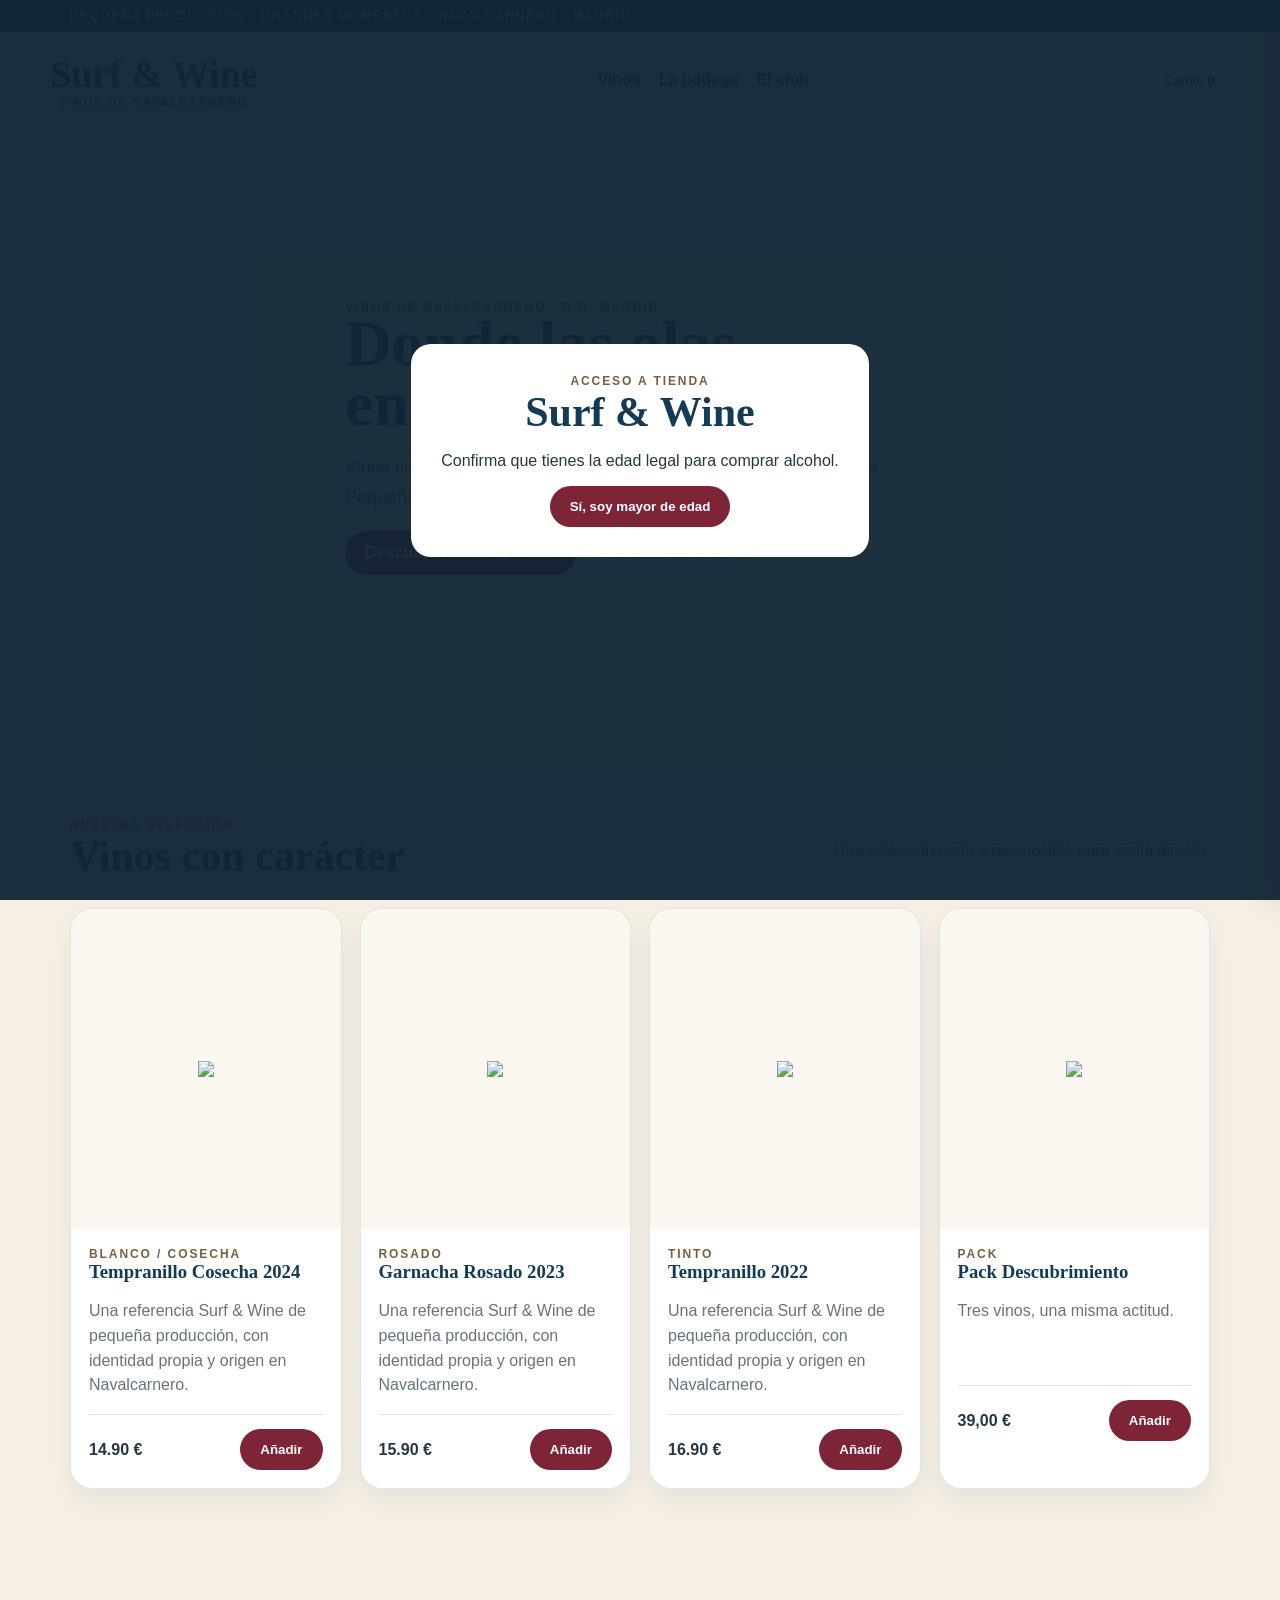
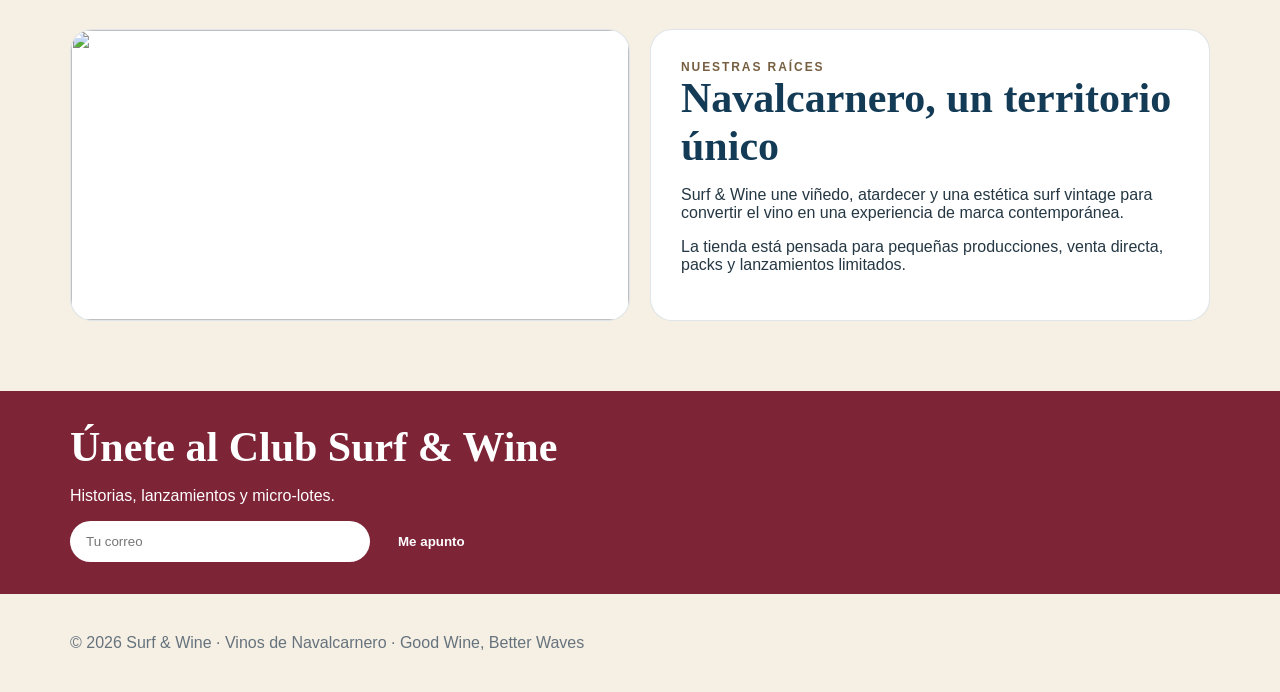
==== index.html @ 86c69a1e "Add Surf & Wine homepage" ====
<!doctype html><html lang="es"><head><meta charset="utf-8"><meta name="viewport" content="width=device-width,initial-scale=1"><title>Surf & Wine</title><link rel="stylesheet" href="styles.css"></head><body><div class="age" id="age"><div class="agebox"><div class="eyebrow">Acceso a tienda</div><h2>Surf & Wine</h2><p>Confirma que tienes la edad legal para comprar alcohol.</p><button class="btn" onclick="enter()">Sí, soy mayor de edad</button></div></div><div class="top"><div class="wrap">Pequeña producción · Grandes momentos · Navalcarnero · Madrid</div></div><header><div class="wrap nav"><a class="logo" href="index.html">Surf & Wine<small>Vinos de Navalcarnero</small></a><nav class="links"><a href="index.html#vinos">Vinos</a><a href="index.html#bodega">La bodega</a><a href="index.html#club">El club</a></nav><button class="cart" onclick="openCart()">Carrito <b id="cartCount">0</b></button></div></header><main><section class="hero"><div class="wrap"><div class="copy"><div class="eyebrow">Vinos de Navalcarnero · D.O. Madrid</div><h1>Donde las olas<br>encuentran la viña</h1><p class="lead">Vinos con alma mediterránea, nacidos entre viñedos y atardeceres. Pequeña producción, grandes momentos.</p><a class="btn" href="#vinos">Descubre nuestros vinos</a> <a class="btn alt" href="#bodega">Nuestra historia</a></div></div></section><section id="vinos"><div class="wrap"><div class="head"><div><div class="eyebrow">Nuestra selección</div><h2>Vinos con carácter</h2></div><p>Una colección corta y reconocible para venta directa.</p></div><div class="grid"><article class="card"><a class="media" href="product-tempranillo-cosecha-2024.html"><img src="assets/cosecha.jpg"></a><div class="body"><div class="eyebrow">Blanco / cosecha</div><h3>Tempranillo Cosecha 2024</h3><p>Una referencia Surf & Wine de pequeña producción, con identidad propia y origen en Navalcarnero.</p><div class="price"><span>14.90 €</span><button class="btn" onclick="add('Tempranillo Cosecha 2024',14.9)">Añadir</button></div></div></article><article class="card"><a class="media" href="product-garnacha-rosado-2023.html"><img src="assets/rosado.jpg"></a><div class="body"><div class="eyebrow">Rosado</div><h3>Garnacha Rosado 2023</h3><p>Una referencia Surf & Wine de pequeña producción, con identidad propia y origen en Navalcarnero.</p><div class="price"><span>15.90 €</span><button class="btn" onclick="add('Garnacha Rosado 2023',15.9)">Añadir</button></div></div></article><article class="card"><a class="media" href="product-tempranillo-2022.html"><img src="assets/tinto.jpg"></a><div class="body"><div class="eyebrow">Tinto</div><h3>Tempranillo 2022</h3><p>Una referencia Surf & Wine de pequeña producción, con identidad propia y origen en Navalcarnero.</p><div class="price"><span>16.90 €</span><button class="btn" onclick="add('Tempranillo 2022',16.9)">Añadir</button></div></div></article><article class="card"><div class="media"><img src="assets/pack.jpg"></div><div class="body"><div class="eyebrow">Pack</div><h3>Pack Descubrimiento</h3><p>Tres vinos, una misma actitud.</p><div class="price"><span>39,00 €</span><button class="btn" onclick="add('Pack Descubrimiento',39)">Añadir</button></div></div></article></div></div></section><section id="bodega"><div class="wrap split"><div class="panel"><img src="assets/poster.jpg"></div><div class="panel"><div class="text"><div class="eyebrow">Nuestras raíces</div><h2>Navalcarnero, un territorio único</h2><p>Surf & Wine une viñedo, atardecer y una estética surf vintage para convertir el vino en una experiencia de marca contemporánea.</p><p>La tienda está pensada para pequeñas producciones, venta directa, packs y lanzamientos limitados.</p></div></div></div></section></main><div class="band" id="club"><div class="wrap"><h2>Únete al Club Surf & Wine</h2><p>Historias, lanzamientos y micro-lotes.</p><form class="newsletter" onsubmit="event.preventDefault();alert('Gracias por apuntarte')"><input type="email" placeholder="Tu correo" required><button class="btn">Me apunto</button></form></div></div><footer><div class="wrap">© 2026 Surf & Wine · Vinos de Navalcarnero · Good Wine, Better Waves</div></footer><aside class="drawer" id="drawer"><button class="close" onclick="closeCart()">×</button><h2>Tu carrito</h2><div id="cartItems"></div><h3>Total: <span id="cartTotal">0,00 €</span></h3><button class="btn" onclick="alert('Checkout demo')">Finalizar compra</button></aside><script src="app.js"></script></body></html>
---- styles.css ----
:root{--cream:#f5efe4;--blue:#143b56;--wine:#7d2437;--gold:#b99052;--line:#143b5622;--muted:#66737d}*{box-sizing:border-box}body{margin:0;font-family:Arial,sans-serif;background:var(--cream);color:#243743}a{text-decoration:none;color:inherit}.wrap{max-width:1180px;margin:auto;padding:0 20px}.top{background:var(--blue);color:#fff;padding:9px 0;font-size:12px;letter-spacing:.15em;text-transform:uppercase}.nav{display:flex;justify-content:space-between;align-items:center;padding:20px 0;gap:18px;flex-wrap:wrap}.logo{font:700 38px Georgia;color:var(--blue)}.logo small{display:block;font:700 11px Arial;letter-spacing:.18em;text-transform:uppercase;text-align:center}.links{display:flex;gap:18px;font-weight:700}.cart{border:1px solid var(--line);border-radius:999px;padding:10px 14px;background:#fff}.hero{background:linear-gradient(90deg,#f5efe4ee 0 42%,#f5efe433 70%),url('assets/hero.jpg') center/cover;min-height:620px;display:flex;align-items:center}.hero .copy{max-width:590px}.eyebrow{text-transform:uppercase;letter-spacing:.16em;font-weight:800;font-size:12px;color:#765f40}h1,h2,h3{font-family:Georgia,serif;color:var(--blue);margin:0}h1{font-size:64px;line-height:.95}h2{font-size:42px}.lead{font-size:18px;line-height:1.65;color:#4f5f69}.btn{display:inline-block;border:0;border-radius:999px;padding:13px 20px;background:var(--wine);color:#fff;font-weight:800;cursor:pointer}.btn.alt{background:#fff;color:var(--blue);border:1px solid var(--line)}section{padding:70px 0}.head{display:flex;justify-content:space-between;align-items:end;gap:20px;margin-bottom:28px}.head p{max-width:480px;color:var(--muted);line-height:1.6}.grid{display:grid;grid-template-columns:repeat(4,1fr);gap:18px}.card{background:#fff;border:1px solid var(--line);border-radius:22px;overflow:hidden;box-shadow:0 12px 26px #143b5610}.media{height:320px;display:grid;place-items:center;background:#faf7f0;padding:18px}.media img{max-width:100%;max-height:100%;object-fit:contain}.body{padding:18px}.body p{color:var(--muted);line-height:1.55;min-height:70px}.price{display:flex;justify-content:space-between;align-items:center;border-top:1px solid var(--line);padding-top:14px;font-weight:800}.split{display:grid;grid-template-columns:1fr 1fr;gap:20px}.panel{background:#fff;border:1px solid var(--line);border-radius:22px;overflow:hidden}.panel img{width:100%;height:100%;object-fit:cover}.panel .text{padding:30px}.band{background:var(--wine);color:#fff;padding:32px 0}.band h2{color:#fff}.newsletter{display:flex;gap:8px}.newsletter input{padding:12px 16px;border-radius:999px;border:0;min-width:300px}footer{padding:40px 0;color:#66737d}.products3{display:grid;grid-template-columns:repeat(3,1fr);gap:18px}.product{display:grid;grid-template-columns:1fr 1fr;gap:24px;padding:40px 0}.product .image,.product .info{background:#fff;border:1px solid var(--line);border-radius:22px;padding:24px}.product .image{display:grid;place-items:center}.product .image img{max-height:620px}.facts{display:grid;grid-template-columns:repeat(4,1fr);gap:8px;margin:20px 0}.fact{background:#faf7f0;border:1px solid var(--line);border-radius:12px;padding:12px}.fact small{display:block;color:#765f40;text-transform:uppercase;font-weight:800}.drawer{position:fixed;right:-430px;top:0;bottom:0;width:min(430px,100%);background:#fff;z-index:10;padding:22px;transition:.25s;box-shadow:-10px 0 30px #0002}.drawer.show{right:0}.close{float:right;border:0;background:none;font-size:28px}.item{display:flex;justify-content:space-between;border-bottom:1px solid var(--line);padding:12px 0}.age{position:fixed;inset:0;background:#102434f2;display:grid;place-items:center;z-index:20}.agebox{background:#fff;border-radius:20px;padding:30px;max-width:480px;text-align:center}@media(max-width:900px){h1{font-size:48px}.grid{grid-template-columns:1fr 1fr}.split,.product{grid-template-columns:1fr}.facts{grid-template-columns:1fr 1fr}}@media(max-width:600px){.grid,.products3{grid-template-columns:1fr}.links{display:none}.newsletter{display:block}.newsletter input{min-width:0;width:100%;margin-bottom:8px}}
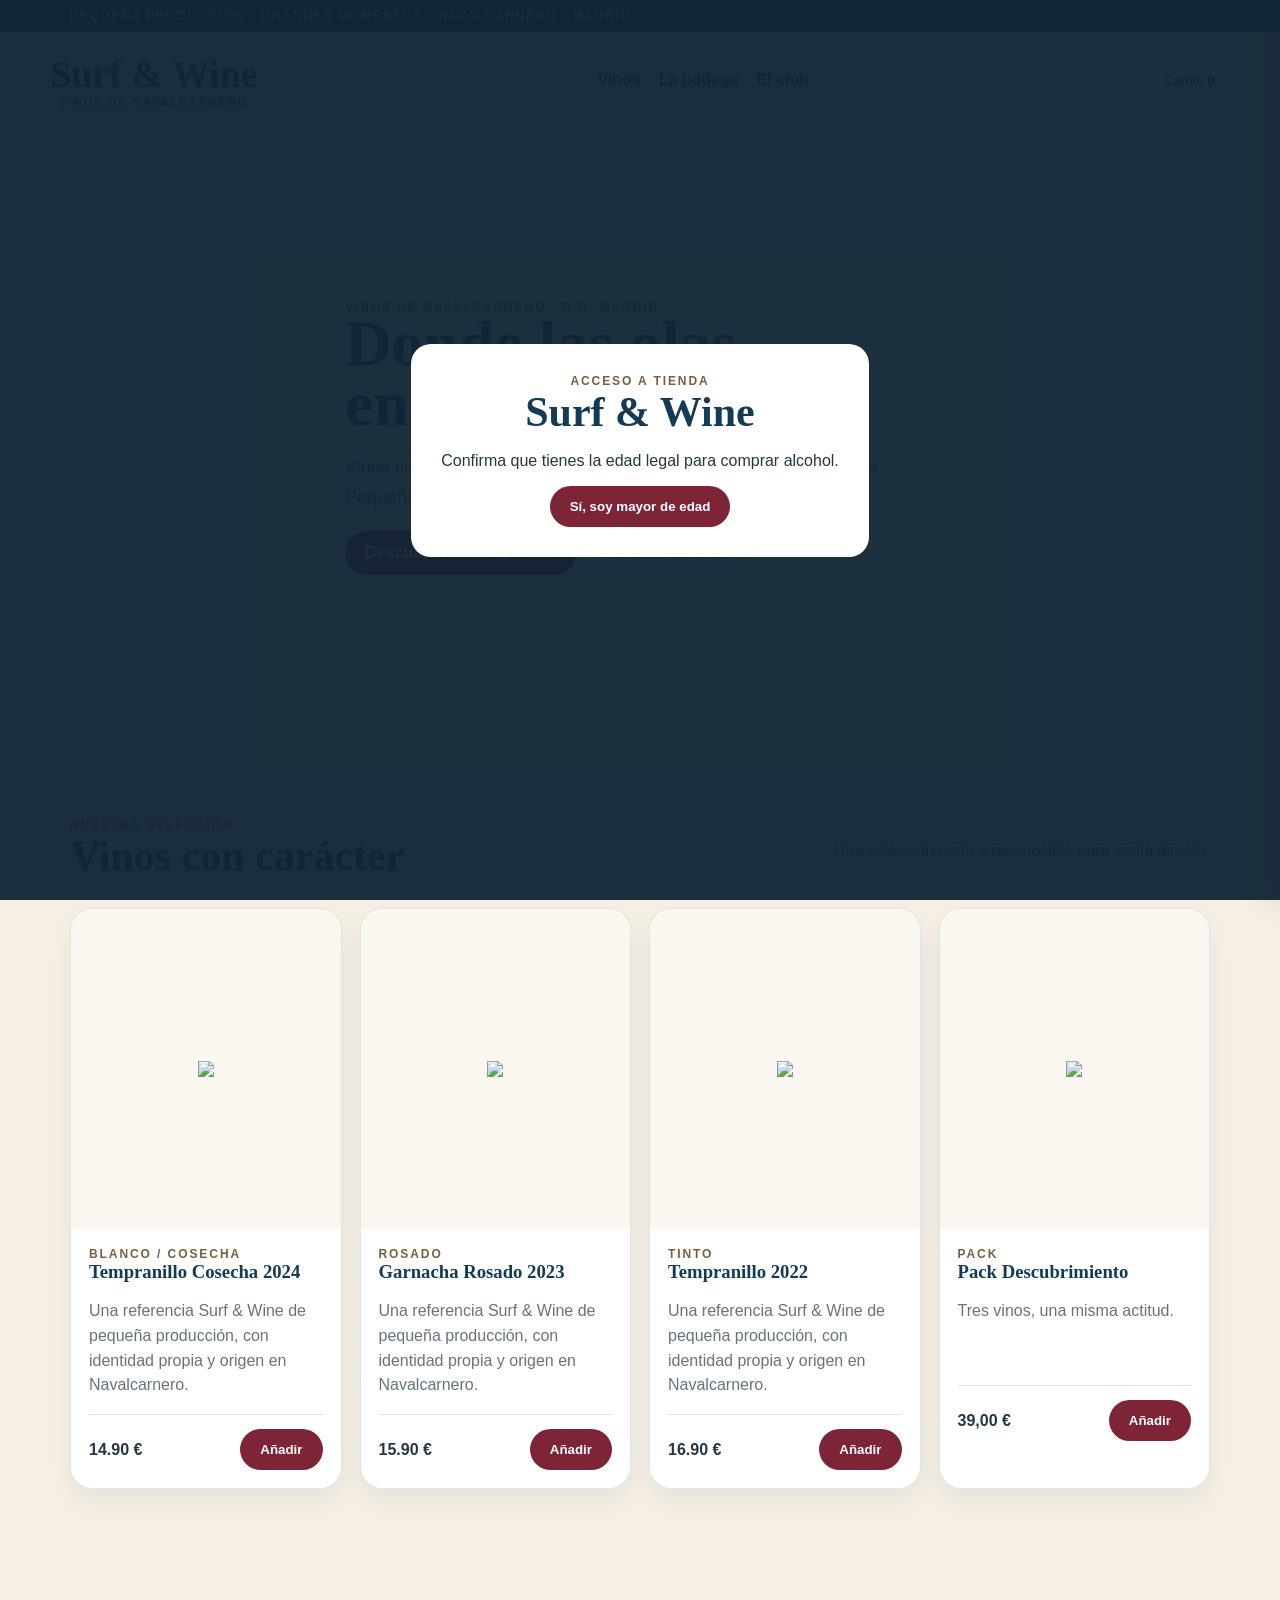
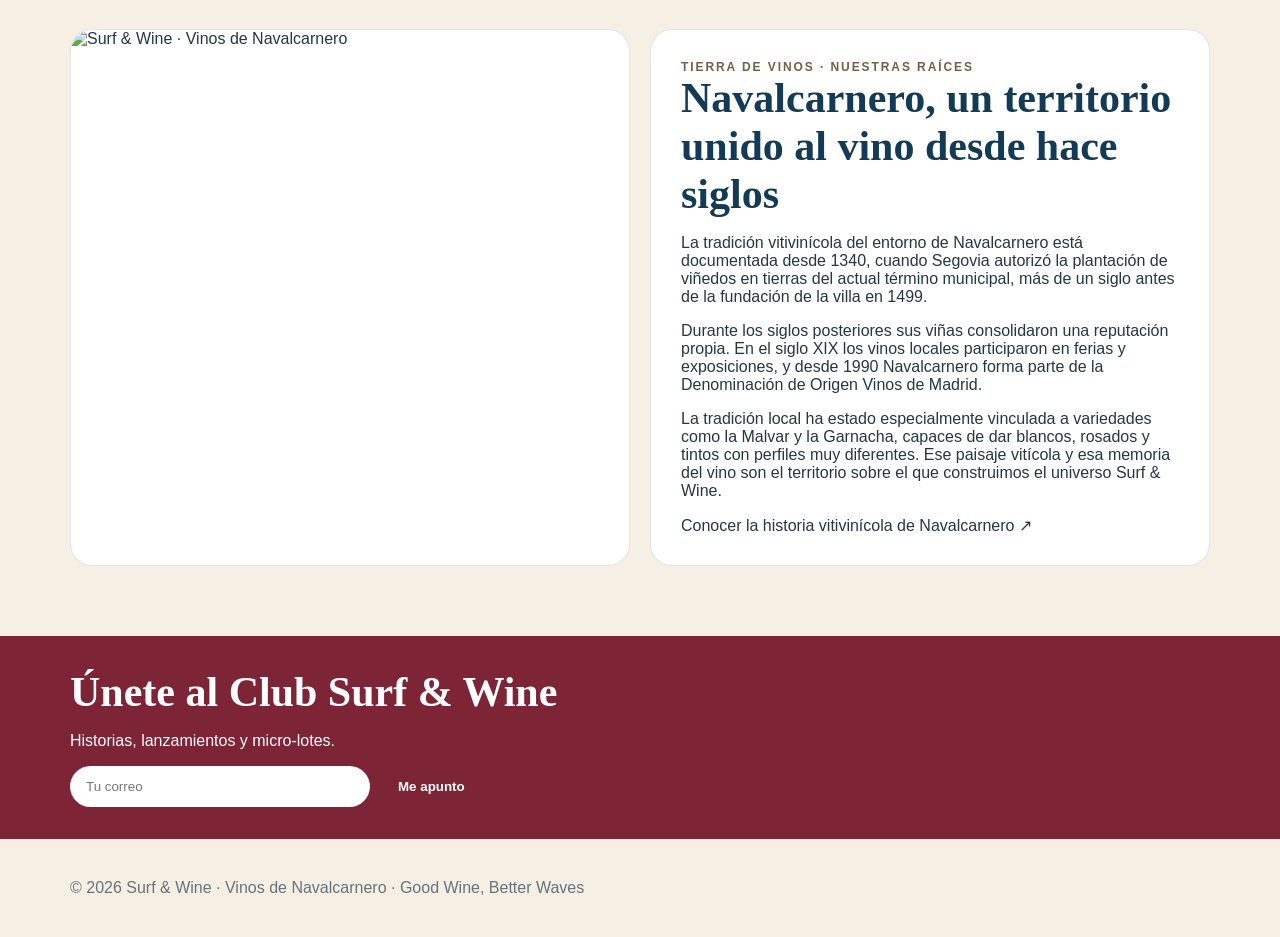
==== commit 6871804d: "Add Navalcarnero wine history and tourism source" ====
--- a/index.html
+++ b/index.html
@@ -1 +1 @@
-<!doctype html><html lang="es"><head><meta charset="utf-8"><meta name="viewport" content="width=device-width,initial-scale=1"><title>Surf & Wine</title><link rel="stylesheet" href="styles.css"></head><body><div class="age" id="age"><div class="agebox"><div class="eyebrow">Acceso a tienda</div><h2>Surf & Wine</h2><p>Confirma que tienes la edad legal para comprar alcohol.</p><button class="btn" onclick="enter()">Sí, soy mayor de edad</button></div></div><div class="top"><div class="wrap">Pequeña producción · Grandes momentos · Navalcarnero · Madrid</div></div><header><div class="wrap nav"><a class="logo" href="index.html">Surf & Wine<small>Vinos de Navalcarnero</small></a><nav class="links"><a href="index.html#vinos">Vinos</a><a href="index.html#bodega">La bodega</a><a href="index.html#club">El club</a></nav><button class="cart" onclick="openCart()">Carrito <b id="cartCount">0</b></button></div></header><main><section class="hero"><div class="wrap"><div class="copy"><div class="eyebrow">Vinos de Navalcarnero · D.O. Madrid</div><h1>Donde las olas<br>encuentran la viña</h1><p class="lead">Vinos con alma mediterránea, nacidos entre viñedos y atardeceres. Pequeña producción, grandes momentos.</p><a class="btn" href="#vinos">Descubre nuestros vinos</a> <a class="btn alt" href="#bodega">Nuestra historia</a></div></div></section><section id="vinos"><div class="wrap"><div class="head"><div><div class="eyebrow">Nuestra selección</div><h2>Vinos con carácter</h2></div><p>Una colección corta y reconocible para venta directa.</p></div><div class="grid"><article class="card"><a class="media" href="product-tempranillo-cosecha-2024.html"><img src="assets/cosecha.jpg"></a><div class="body"><div class="eyebrow">Blanco / cosecha</div><h3>Tempranillo Cosecha 2024</h3><p>Una referencia Surf & Wine de pequeña producción, con identidad propia y origen en Navalcarnero.</p><div class="price"><span>14.90 €</span><button class="btn" onclick="add('Tempranillo Cosecha 2024',14.9)">Añadir</button></div></div></article><article class="card"><a class="media" href="product-garnacha-rosado-2023.html"><img src="assets/rosado.jpg"></a><div class="body"><div class="eyebrow">Rosado</div><h3>Garnacha Rosado 2023</h3><p>Una referencia Surf & Wine de pequeña producción, con identidad propia y origen en Navalcarnero.</p><div class="price"><span>15.90 €</span><button class="btn" onclick="add('Garnacha Rosado 2023',15.9)">Añadir</button></div></div></article><article class="card"><a class="media" href="product-tempranillo-2022.html"><img src="assets/tinto.jpg"></a><div class="body"><div class="eyebrow">Tinto</div><h3>Tempranillo 2022</h3><p>Una referencia Surf & Wine de pequeña producción, con identidad propia y origen en Navalcarnero.</p><div class="price"><span>16.90 €</span><button class="btn" onclick="add('Tempranillo 2022',16.9)">Añadir</button></div></div></article><article class="card"><div class="media"><img src="assets/pack.jpg"></div><div class="body"><div class="eyebrow">Pack</div><h3>Pack Descubrimiento</h3><p>Tres vinos, una misma actitud.</p><div class="price"><span>39,00 €</span><button class="btn" onclick="add('Pack Descubrimiento',39)">Añadir</button></div></div></article></div></div></section><section id="bodega"><div class="wrap split"><div class="panel"><img src="assets/poster.jpg"></div><div class="panel"><div class="text"><div class="eyebrow">Nuestras raíces</div><h2>Navalcarnero, un territorio único</h2><p>Surf & Wine une viñedo, atardecer y una estética surf vintage para convertir el vino en una experiencia de marca contemporánea.</p><p>La tienda está pensada para pequeñas producciones, venta directa, packs y lanzamientos limitados.</p></div></div></div></section></main><div class="band" id="club"><div class="wrap"><h2>Únete al Club Surf & Wine</h2><p>Historias, lanzamientos y micro-lotes.</p><form class="newsletter" onsubmit="event.preventDefault();alert('Gracias por apuntarte')"><input type="email" placeholder="Tu correo" required><button class="btn">Me apunto</button></form></div></div><footer><div class="wrap">© 2026 Surf & Wine · Vinos de Navalcarnero · Good Wine, Better Waves</div></footer><aside class="drawer" id="drawer"><button class="close" onclick="closeCart()">×</button><h2>Tu carrito</h2><div id="cartItems"></div><h3>Total: <span id="cartTotal">0,00 €</span></h3><button class="btn" onclick="alert('Checkout demo')">Finalizar compra</button></aside><script src="app.js"></script></body></html>+<!doctype html><html lang="es"><head><meta charset="utf-8"><meta name="viewport" content="width=device-width,initial-scale=1"><title>Surf & Wine</title><link rel="stylesheet" href="styles.css"></head><body><div class="age" id="age"><div class="agebox"><div class="eyebrow">Acceso a tienda</div><h2>Surf & Wine</h2><p>Confirma que tienes la edad legal para comprar alcohol.</p><button class="btn" onclick="enter()">Sí, soy mayor de edad</button></div></div><div class="top"><div class="wrap">Pequeña producción · Grandes momentos · Navalcarnero · Madrid</div></div><header><div class="wrap nav"><a class="logo" href="index.html">Surf & Wine<small>Vinos de Navalcarnero</small></a><nav class="links"><a href="index.html#vinos">Vinos</a><a href="index.html#bodega">La bodega</a><a href="index.html#club">El club</a></nav><button class="cart" onclick="openCart()">Carrito <b id="cartCount">0</b></button></div></header><main><section class="hero"><div class="wrap"><div class="copy"><div class="eyebrow">Vinos de Navalcarnero · D.O. Madrid</div><h1>Donde las olas<br>encuentran la viña</h1><p class="lead">Vinos con alma mediterránea, nacidos entre viñedos y atardeceres. Pequeña producción, grandes momentos.</p><a class="btn" href="#vinos">Descubre nuestros vinos</a> <a class="btn alt" href="#bodega">Nuestra historia</a></div></div></section><section id="vinos"><div class="wrap"><div class="head"><div><div class="eyebrow">Nuestra selección</div><h2>Vinos con carácter</h2></div><p>Una colección corta y reconocible para venta directa.</p></div><div class="grid"><article class="card"><a class="media" href="product-tempranillo-cosecha-2024.html"><img src="assets/cosecha.jpg"></a><div class="body"><div class="eyebrow">Blanco / cosecha</div><h3>Tempranillo Cosecha 2024</h3><p>Una referencia Surf & Wine de pequeña producción, con identidad propia y origen en Navalcarnero.</p><div class="price"><span>14.90 €</span><button class="btn" onclick="add('Tempranillo Cosecha 2024',14.9)">Añadir</button></div></div></article><article class="card"><a class="media" href="product-garnacha-rosado-2023.html"><img src="assets/rosado.jpg"></a><div class="body"><div class="eyebrow">Rosado</div><h3>Garnacha Rosado 2023</h3><p>Una referencia Surf & Wine de pequeña producción, con identidad propia y origen en Navalcarnero.</p><div class="price"><span>15.90 €</span><button class="btn" onclick="add('Garnacha Rosado 2023',15.9)">Añadir</button></div></div></article><article class="card"><a class="media" href="product-tempranillo-2022.html"><img src="assets/tinto.jpg"></a><div class="body"><div class="eyebrow">Tinto</div><h3>Tempranillo 2022</h3><p>Una referencia Surf & Wine de pequeña producción, con identidad propia y origen en Navalcarnero.</p><div class="price"><span>16.90 €</span><button class="btn" onclick="add('Tempranillo 2022',16.9)">Añadir</button></div></div></article><article class="card"><div class="media"><img src="assets/pack.jpg"></div><div class="body"><div class="eyebrow">Pack</div><h3>Pack Descubrimiento</h3><p>Tres vinos, una misma actitud.</p><div class="price"><span>39,00 €</span><button class="btn" onclick="add('Pack Descubrimiento',39)">Añadir</button></div></div></article></div></div></section><section id="bodega"><div class="wrap split"><div class="panel"><img src="assets/poster.jpg" alt="Surf & Wine · Vinos de Navalcarnero"></div><div class="panel"><div class="text"><div class="eyebrow">Tierra de vinos · Nuestras raíces</div><h2>Navalcarnero, un territorio unido al vino desde hace siglos</h2><p>La tradición vitivinícola del entorno de Navalcarnero está documentada desde 1340, cuando Segovia autorizó la plantación de viñedos en tierras del actual término municipal, más de un siglo antes de la fundación de la villa en 1499.</p><p>Durante los siglos posteriores sus viñas consolidaron una reputación propia. En el siglo XIX los vinos locales participaron en ferias y exposiciones, y desde 1990 Navalcarnero forma parte de la Denominación de Origen Vinos de Madrid.</p><p>La tradición local ha estado especialmente vinculada a variedades como la Malvar y la Garnacha, capaces de dar blancos, rosados y tintos con perfiles muy diferentes. Ese paisaje vitícola y esa memoria del vino son el territorio sobre el que construimos el universo Surf & Wine.</p><a class="source-link" href="https://navalcarnero.es/navalcarnero/turismo/gastronomia/tierra-de-vinos/" target="_blank" rel="noopener">Conocer la historia vitivinícola de Navalcarnero ↗</a></div></div></div></section></main><div class="band" id="club"><div class="wrap"><h2>Únete al Club Surf & Wine</h2><p>Historias, lanzamientos y micro-lotes.</p><form class="newsletter" onsubmit="event.preventDefault();alert('Gracias por apuntarte')"><input type="email" placeholder="Tu correo" required><button class="btn">Me apunto</button></form></div></div><footer><div class="wrap">© 2026 Surf & Wine · Vinos de Navalcarnero · Good Wine, Better Waves</div></footer><aside class="drawer" id="drawer"><button class="close" onclick="closeCart()">×</button><h2>Tu carrito</h2><div id="cartItems"></div><h3>Total: <span id="cartTotal">0,00 €</span></h3><button class="btn" onclick="alert('Checkout demo')">Finalizar compra</button></aside><script src="app.js"></script></body></html>
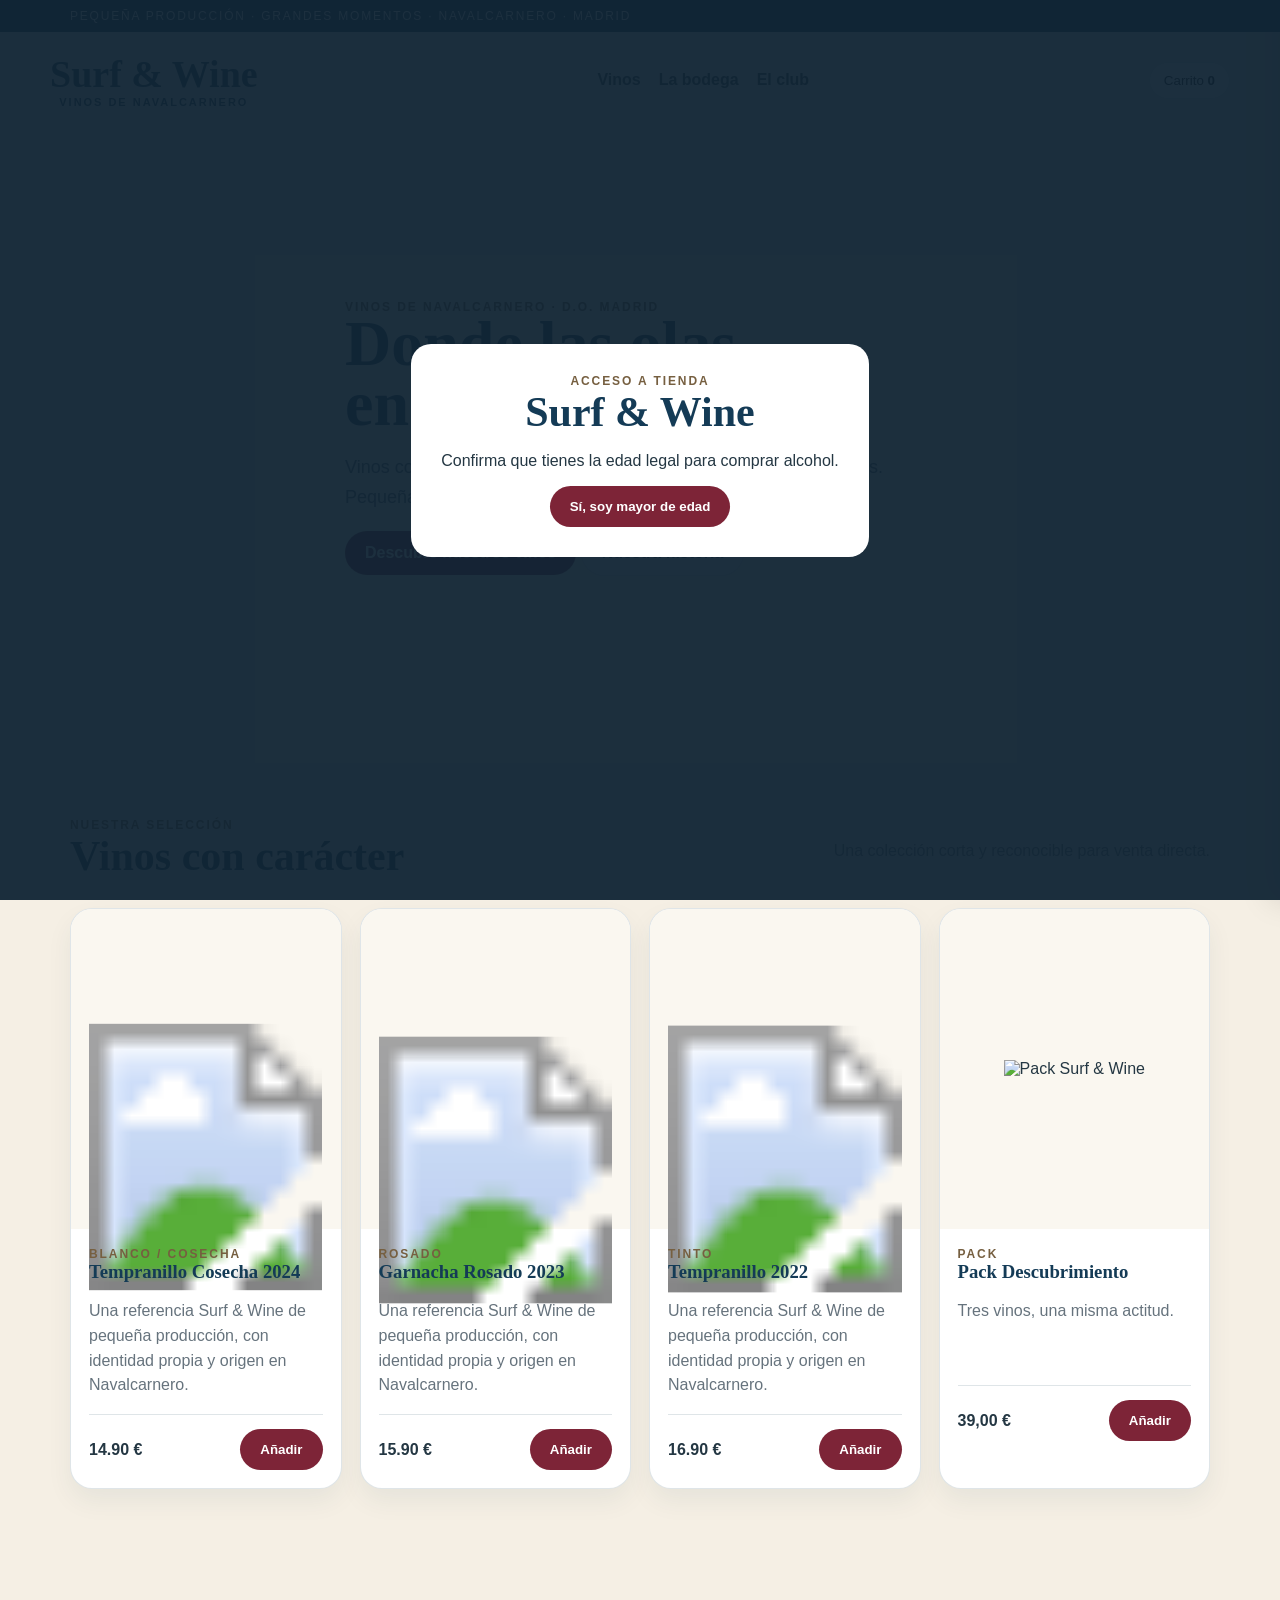
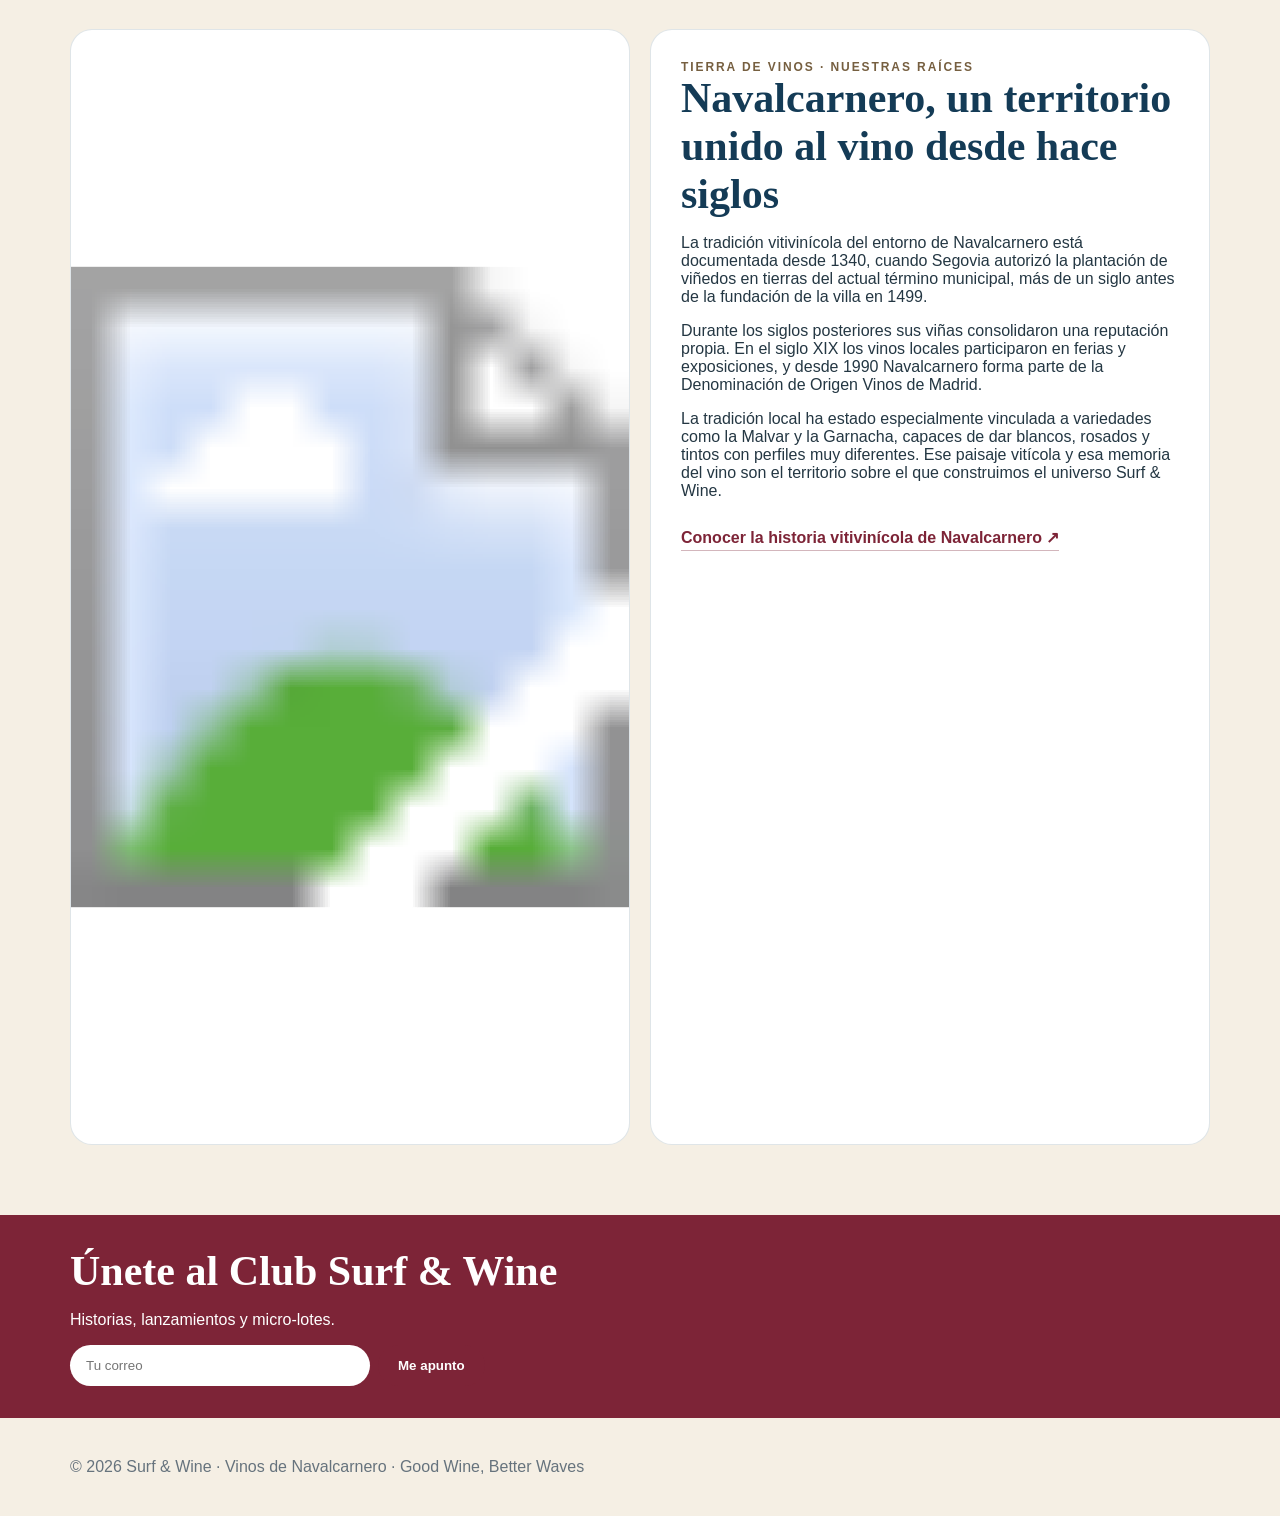
==== commit 2dd6f331: "Fix image paths on home page" ====
--- a/index.html
+++ b/index.html
@@ -1 +1 @@
-<!doctype html><html lang="es"><head><meta charset="utf-8"><meta name="viewport" content="width=device-width,initial-scale=1"><title>Surf & Wine</title><link rel="stylesheet" href="styles.css"></head><body><div class="age" id="age"><div class="agebox"><div class="eyebrow">Acceso a tienda</div><h2>Surf & Wine</h2><p>Confirma que tienes la edad legal para comprar alcohol.</p><button class="btn" onclick="enter()">Sí, soy mayor de edad</button></div></div><div class="top"><div class="wrap">Pequeña producción · Grandes momentos · Navalcarnero · Madrid</div></div><header><div class="wrap nav"><a class="logo" href="index.html">Surf & Wine<small>Vinos de Navalcarnero</small></a><nav class="links"><a href="index.html#vinos">Vinos</a><a href="index.html#bodega">La bodega</a><a href="index.html#club">El club</a></nav><button class="cart" onclick="openCart()">Carrito <b id="cartCount">0</b></button></div></header><main><section class="hero"><div class="wrap"><div class="copy"><div class="eyebrow">Vinos de Navalcarnero · D.O. Madrid</div><h1>Donde las olas<br>encuentran la viña</h1><p class="lead">Vinos con alma mediterránea, nacidos entre viñedos y atardeceres. Pequeña producción, grandes momentos.</p><a class="btn" href="#vinos">Descubre nuestros vinos</a> <a class="btn alt" href="#bodega">Nuestra historia</a></div></div></section><section id="vinos"><div class="wrap"><div class="head"><div><div class="eyebrow">Nuestra selección</div><h2>Vinos con carácter</h2></div><p>Una colección corta y reconocible para venta directa.</p></div><div class="grid"><article class="card"><a class="media" href="product-tempranillo-cosecha-2024.html"><img src="assets/cosecha.jpg"></a><div class="body"><div class="eyebrow">Blanco / cosecha</div><h3>Tempranillo Cosecha 2024</h3><p>Una referencia Surf & Wine de pequeña producción, con identidad propia y origen en Navalcarnero.</p><div class="price"><span>14.90 €</span><button class="btn" onclick="add('Tempranillo Cosecha 2024',14.9)">Añadir</button></div></div></article><article class="card"><a class="media" href="product-garnacha-rosado-2023.html"><img src="assets/rosado.jpg"></a><div class="body"><div class="eyebrow">Rosado</div><h3>Garnacha Rosado 2023</h3><p>Una referencia Surf & Wine de pequeña producción, con identidad propia y origen en Navalcarnero.</p><div class="price"><span>15.90 €</span><button class="btn" onclick="add('Garnacha Rosado 2023',15.9)">Añadir</button></div></div></article><article class="card"><a class="media" href="product-tempranillo-2022.html"><img src="assets/tinto.jpg"></a><div class="body"><div class="eyebrow">Tinto</div><h3>Tempranillo 2022</h3><p>Una referencia Surf & Wine de pequeña producción, con identidad propia y origen en Navalcarnero.</p><div class="price"><span>16.90 €</span><button class="btn" onclick="add('Tempranillo 2022',16.9)">Añadir</button></div></div></article><article class="card"><div class="media"><img src="assets/pack.jpg"></div><div class="body"><div class="eyebrow">Pack</div><h3>Pack Descubrimiento</h3><p>Tres vinos, una misma actitud.</p><div class="price"><span>39,00 €</span><button class="btn" onclick="add('Pack Descubrimiento',39)">Añadir</button></div></div></article></div></div></section><section id="bodega"><div class="wrap split"><div class="panel"><img src="assets/poster.jpg" alt="Surf & Wine · Vinos de Navalcarnero"></div><div class="panel"><div class="text"><div class="eyebrow">Tierra de vinos · Nuestras raíces</div><h2>Navalcarnero, un territorio unido al vino desde hace siglos</h2><p>La tradición vitivinícola del entorno de Navalcarnero está documentada desde 1340, cuando Segovia autorizó la plantación de viñedos en tierras del actual término municipal, más de un siglo antes de la fundación de la villa en 1499.</p><p>Durante los siglos posteriores sus viñas consolidaron una reputación propia. En el siglo XIX los vinos locales participaron en ferias y exposiciones, y desde 1990 Navalcarnero forma parte de la Denominación de Origen Vinos de Madrid.</p><p>La tradición local ha estado especialmente vinculada a variedades como la Malvar y la Garnacha, capaces de dar blancos, rosados y tintos con perfiles muy diferentes. Ese paisaje vitícola y esa memoria del vino son el territorio sobre el que construimos el universo Surf & Wine.</p><a class="source-link" href="https://navalcarnero.es/navalcarnero/turismo/gastronomia/tierra-de-vinos/" target="_blank" rel="noopener">Conocer la historia vitivinícola de Navalcarnero ↗</a></div></div></div></section></main><div class="band" id="club"><div class="wrap"><h2>Únete al Club Surf & Wine</h2><p>Historias, lanzamientos y micro-lotes.</p><form class="newsletter" onsubmit="event.preventDefault();alert('Gracias por apuntarte')"><input type="email" placeholder="Tu correo" required><button class="btn">Me apunto</button></form></div></div><footer><div class="wrap">© 2026 Surf & Wine · Vinos de Navalcarnero · Good Wine, Better Waves</div></footer><aside class="drawer" id="drawer"><button class="close" onclick="closeCart()">×</button><h2>Tu carrito</h2><div id="cartItems"></div><h3>Total: <span id="cartTotal">0,00 €</span></h3><button class="btn" onclick="alert('Checkout demo')">Finalizar compra</button></aside><script src="app.js"></script></body></html>+<!doctype html><html lang="es"><head><meta charset="utf-8"><meta name="viewport" content="width=device-width,initial-scale=1"><title>Surf & Wine</title><link rel="stylesheet" href="styles.css"></head><body><div class="age" id="age"><div class="agebox"><div class="eyebrow">Acceso a tienda</div><h2>Surf & Wine</h2><p>Confirma que tienes la edad legal para comprar alcohol.</p><button class="btn" onclick="enter()">Sí, soy mayor de edad</button></div></div><div class="top"><div class="wrap">Pequeña producción · Grandes momentos · Navalcarnero · Madrid</div></div><header><div class="wrap nav"><a class="logo" href="index.html">Surf & Wine<small>Vinos de Navalcarnero</small></a><nav class="links"><a href="index.html#vinos">Vinos</a><a href="index.html#bodega">La bodega</a><a href="index.html#club">El club</a></nav><button class="cart" onclick="openCart()">Carrito <b id="cartCount">0</b></button></div></header><main><section class="hero"><div class="wrap"><div class="copy"><div class="eyebrow">Vinos de Navalcarnero · D.O. Madrid</div><h1>Donde las olas<br>encuentran la viña</h1><p class="lead">Vinos con alma mediterránea, nacidos entre viñedos y atardeceres. Pequeña producción, grandes momentos.</p><a class="btn" href="#vinos">Descubre nuestros vinos</a> <a class="btn alt" href="#bodega">Nuestra historia</a></div></div></section><section id="vinos"><div class="wrap"><div class="head"><div><div class="eyebrow">Nuestra selección</div><h2>Vinos con carácter</h2></div><p>Una colección corta y reconocible para venta directa.</p></div><div class="grid"><article class="card"><a class="media" href="product-tempranillo-cosecha-2024.html"><img src="assets/cosecha.svg" alt="Surf & Wine Tempranillo Cosecha 2024"></a><div class="body"><div class="eyebrow">Blanco / cosecha</div><h3>Tempranillo Cosecha 2024</h3><p>Una referencia Surf & Wine de pequeña producción, con identidad propia y origen en Navalcarnero.</p><div class="price"><span>14.90 €</span><button class="btn" onclick="add('Tempranillo Cosecha 2024',14.9)">Añadir</button></div></div></article><article class="card"><a class="media" href="product-garnacha-rosado-2023.html"><img src="assets/rosado.svg" alt="Surf & Wine Garnacha Rosado 2023"></a><div class="body"><div class="eyebrow">Rosado</div><h3>Garnacha Rosado 2023</h3><p>Una referencia Surf & Wine de pequeña producción, con identidad propia y origen en Navalcarnero.</p><div class="price"><span>15.90 €</span><button class="btn" onclick="add('Garnacha Rosado 2023',15.9)">Añadir</button></div></div></article><article class="card"><a class="media" href="product-tempranillo-2022.html"><img src="assets/tinto.svg" alt="Surf & Wine Tempranillo 2022"></a><div class="body"><div class="eyebrow">Tinto</div><h3>Tempranillo 2022</h3><p>Una referencia Surf & Wine de pequeña producción, con identidad propia y origen en Navalcarnero.</p><div class="price"><span>16.90 €</span><button class="btn" onclick="add('Tempranillo 2022',16.9)">Añadir</button></div></div></article><article class="card"><div class="media"><img src="assets/hero.svg" alt="Pack Surf & Wine"></div><div class="body"><div class="eyebrow">Pack</div><h3>Pack Descubrimiento</h3><p>Tres vinos, una misma actitud.</p><div class="price"><span>39,00 €</span><button class="btn" onclick="add('Pack Descubrimiento',39)">Añadir</button></div></div></article></div></div></section><section id="bodega"><div class="wrap split"><div class="panel"><img src="assets/tinto.svg" alt="Surf & Wine · Vinos de Navalcarnero"></div><div class="panel"><div class="text"><div class="eyebrow">Tierra de vinos · Nuestras raíces</div><h2>Navalcarnero, un territorio unido al vino desde hace siglos</h2><p>La tradición vitivinícola del entorno de Navalcarnero está documentada desde 1340, cuando Segovia autorizó la plantación de viñedos en tierras del actual término municipal, más de un siglo antes de la fundación de la villa en 1499.</p><p>Durante los siglos posteriores sus viñas consolidaron una reputación propia. En el siglo XIX los vinos locales participaron en ferias y exposiciones, y desde 1990 Navalcarnero forma parte de la Denominación de Origen Vinos de Madrid.</p><p>La tradición local ha estado especialmente vinculada a variedades como la Malvar y la Garnacha, capaces de dar blancos, rosados y tintos con perfiles muy diferentes. Ese paisaje vitícola y esa memoria del vino son el territorio sobre el que construimos el universo Surf & Wine.</p><a class="source-link" href="https://navalcarnero.es/navalcarnero/turismo/gastronomia/tierra-de-vinos/" target="_blank" rel="noopener">Conocer la historia vitivinícola de Navalcarnero ↗</a></div></div></div></section></main><div class="band" id="club"><div class="wrap"><h2>Únete al Club Surf & Wine</h2><p>Historias, lanzamientos y micro-lotes.</p><form class="newsletter" onsubmit="event.preventDefault();alert('Gracias por apuntarte')"><input type="email" placeholder="Tu correo" required><button class="btn">Me apunto</button></form></div></div><footer><div class="wrap">© 2026 Surf & Wine · Vinos de Navalcarnero · Good Wine, Better Waves</div></footer><aside class="drawer" id="drawer"><button class="close" onclick="closeCart()">×</button><h2>Tu carrito</h2><div id="cartItems"></div><h3>Total: <span id="cartTotal">0,00 €</span></h3><button class="btn" onclick="alert('Checkout demo')">Finalizar compra</button></aside><script src="app.js"></script></body></html>
--- a/styles.css
+++ b/styles.css
@@ -1 +1 @@
-:root{--cream:#f5efe4;--blue:#143b56;--wine:#7d2437;--gold:#b99052;--line:#143b5622;--muted:#66737d}*{box-sizing:border-box}body{margin:0;font-family:Arial,sans-serif;background:var(--cream);color:#243743}a{text-decoration:none;color:inherit}.wrap{max-width:1180px;margin:auto;padding:0 20px}.top{background:var(--blue);color:#fff;padding:9px 0;font-size:12px;letter-spacing:.15em;text-transform:uppercase}.nav{display:flex;justify-content:space-between;align-items:center;padding:20px 0;gap:18px;flex-wrap:wrap}.logo{font:700 38px Georgia;color:var(--blue)}.logo small{display:block;font:700 11px Arial;letter-spacing:.18em;text-transform:uppercase;text-align:center}.links{display:flex;gap:18px;font-weight:700}.cart{border:1px solid var(--line);border-radius:999px;padding:10px 14px;background:#fff}.hero{background:linear-gradient(90deg,#f5efe4ee 0 42%,#f5efe433 70%),url('assets/hero.jpg') center/cover;min-height:620px;display:flex;align-items:center}.hero .copy{max-width:590px}.eyebrow{text-transform:uppercase;letter-spacing:.16em;font-weight:800;font-size:12px;color:#765f40}h1,h2,h3{font-family:Georgia,serif;color:var(--blue);margin:0}h1{font-size:64px;line-height:.95}h2{font-size:42px}.lead{font-size:18px;line-height:1.65;color:#4f5f69}.btn{display:inline-block;border:0;border-radius:999px;padding:13px 20px;background:var(--wine);color:#fff;font-weight:800;cursor:pointer}.btn.alt{background:#fff;color:var(--blue);border:1px solid var(--line)}section{padding:70px 0}.head{display:flex;justify-content:space-between;align-items:end;gap:20px;margin-bottom:28px}.head p{max-width:480px;color:var(--muted);line-height:1.6}.grid{display:grid;grid-template-columns:repeat(4,1fr);gap:18px}.card{background:#fff;border:1px solid var(--line);border-radius:22px;overflow:hidden;box-shadow:0 12px 26px #143b5610}.media{height:320px;display:grid;place-items:center;background:#faf7f0;padding:18px}.media img{max-width:100%;max-height:100%;object-fit:contain}.body{padding:18px}.body p{color:var(--muted);line-height:1.55;min-height:70px}.price{display:flex;justify-content:space-between;align-items:center;border-top:1px solid var(--line);padding-top:14px;font-weight:800}.split{display:grid;grid-template-columns:1fr 1fr;gap:20px}.panel{background:#fff;border:1px solid var(--line);border-radius:22px;overflow:hidden}.panel img{width:100%;height:100%;object-fit:cover}.panel .text{padding:30px}.band{background:var(--wine);color:#fff;padding:32px 0}.band h2{color:#fff}.newsletter{display:flex;gap:8px}.newsletter input{padding:12px 16px;border-radius:999px;border:0;min-width:300px}footer{padding:40px 0;color:#66737d}.products3{display:grid;grid-template-columns:repeat(3,1fr);gap:18px}.product{display:grid;grid-template-columns:1fr 1fr;gap:24px;padding:40px 0}.product .image,.product .info{background:#fff;border:1px solid var(--line);border-radius:22px;padding:24px}.product .image{display:grid;place-items:center}.product .image img{max-height:620px}.facts{display:grid;grid-template-columns:repeat(4,1fr);gap:8px;margin:20px 0}.fact{background:#faf7f0;border:1px solid var(--line);border-radius:12px;padding:12px}.fact small{display:block;color:#765f40;text-transform:uppercase;font-weight:800}.drawer{position:fixed;right:-430px;top:0;bottom:0;width:min(430px,100%);background:#fff;z-index:10;padding:22px;transition:.25s;box-shadow:-10px 0 30px #0002}.drawer.show{right:0}.close{float:right;border:0;background:none;font-size:28px}.item{display:flex;justify-content:space-between;border-bottom:1px solid var(--line);padding:12px 0}.age{position:fixed;inset:0;background:#102434f2;display:grid;place-items:center;z-index:20}.agebox{background:#fff;border-radius:20px;padding:30px;max-width:480px;text-align:center}@media(max-width:900px){h1{font-size:48px}.grid{grid-template-columns:1fr 1fr}.split,.product{grid-template-columns:1fr}.facts{grid-template-columns:1fr 1fr}}@media(max-width:600px){.grid,.products3{grid-template-columns:1fr}.links{display:none}.newsletter{display:block}.newsletter input{min-width:0;width:100%;margin-bottom:8px}}+:root{--cream:#f5efe4;--blue:#143b56;--wine:#7d2437;--gold:#b99052;--line:#143b5622;--muted:#66737d}*{box-sizing:border-box}body{margin:0;font-family:Arial,sans-serif;background:var(--cream);color:#243743}a{text-decoration:none;color:inherit}.wrap{max-width:1180px;margin:auto;padding:0 20px}.top{background:var(--blue);color:#fff;padding:9px 0;font-size:12px;letter-spacing:.15em;text-transform:uppercase}.nav{display:flex;justify-content:space-between;align-items:center;padding:20px 0;gap:18px;flex-wrap:wrap}.logo{font:700 38px Georgia;color:var(--blue)}.logo small{display:block;font:700 11px Arial;letter-spacing:.18em;text-transform:uppercase;text-align:center}.links{display:flex;gap:18px;font-weight:700}.cart{border:1px solid var(--line);border-radius:999px;padding:10px 14px;background:#fff}.hero{background:linear-gradient(90deg,#f5efe4ee 0 42%,#f5efe433 70%),url('assets/hero.svg') center/cover;min-height:620px;display:flex;align-items:center}.hero .copy{max-width:590px}.eyebrow{text-transform:uppercase;letter-spacing:.16em;font-weight:800;font-size:12px;color:#765f40}h1,h2,h3{font-family:Georgia,serif;color:var(--blue);margin:0}h1{font-size:64px;line-height:.95}h2{font-size:42px}.lead{font-size:18px;line-height:1.65;color:#4f5f69}.btn{display:inline-block;border:0;border-radius:999px;padding:13px 20px;background:var(--wine);color:#fff;font-weight:800;cursor:pointer}.btn.alt{background:#fff;color:var(--blue);border:1px solid var(--line)}section{padding:70px 0}.head{display:flex;justify-content:space-between;align-items:end;gap:20px;margin-bottom:28px}.head p{max-width:480px;color:var(--muted);line-height:1.6}.grid{display:grid;grid-template-columns:repeat(4,1fr);gap:18px}.card{background:#fff;border:1px solid var(--line);border-radius:22px;overflow:hidden;box-shadow:0 12px 26px #143b5610}.media{height:320px;display:grid;place-items:center;background:#faf7f0;padding:18px}.media img{max-width:100%;max-height:100%;object-fit:contain}.body{padding:18px}.body p{color:var(--muted);line-height:1.55;min-height:70px}.price{display:flex;justify-content:space-between;align-items:center;border-top:1px solid var(--line);padding-top:14px;font-weight:800}.split{display:grid;grid-template-columns:1fr 1fr;gap:20px}.panel{background:#fff;border:1px solid var(--line);border-radius:22px;overflow:hidden}.panel img{width:100%;height:100%;object-fit:cover}.panel .text{padding:30px}.band{background:var(--wine);color:#fff;padding:32px 0}.band h2{color:#fff}.newsletter{display:flex;gap:8px}.newsletter input{padding:12px 16px;border-radius:999px;border:0;min-width:300px}footer{padding:40px 0;color:#66737d}.products3{display:grid;grid-template-columns:repeat(3,1fr);gap:18px}.product{display:grid;grid-template-columns:1fr 1fr;gap:24px;padding:40px 0}.product .image,.product .info{background:#fff;border:1px solid var(--line);border-radius:22px;padding:24px}.product .image{display:grid;place-items:center}.product .image img{max-height:620px}.facts{display:grid;grid-template-columns:repeat(4,1fr);gap:8px;margin:20px 0}.fact{background:#faf7f0;border:1px solid var(--line);border-radius:12px;padding:12px}.fact small{display:block;color:#765f40;text-transform:uppercase;font-weight:800}.drawer{position:fixed;right:-430px;top:0;bottom:0;width:min(430px,100%);background:#fff;z-index:10;padding:22px;transition:.25s;box-shadow:-10px 0 30px #0002}.drawer.show{right:0}.close{float:right;border:0;background:none;font-size:28px}.item{display:flex;justify-content:space-between;border-bottom:1px solid var(--line);padding:12px 0}.age{position:fixed;inset:0;background:#102434f2;display:grid;place-items:center;z-index:20}.agebox{background:#fff;border-radius:20px;padding:30px;max-width:480px;text-align:center}.source-link{display:inline-block;margin-top:12px;color:var(--wine);font-weight:800;border-bottom:1px solid #7d243755;padding-bottom:3px}.source-link:hover{border-color:var(--wine)}@media(max-width:900px){h1{font-size:48px}.grid{grid-template-columns:1fr 1fr}.split,.product{grid-template-columns:1fr}.facts{grid-template-columns:1fr 1fr}}@media(max-width:600px){.grid,.products3{grid-template-columns:1fr}.links{display:none}.newsletter{display:block}.newsletter input{min-width:0;width:100%;margin-bottom:8px}}
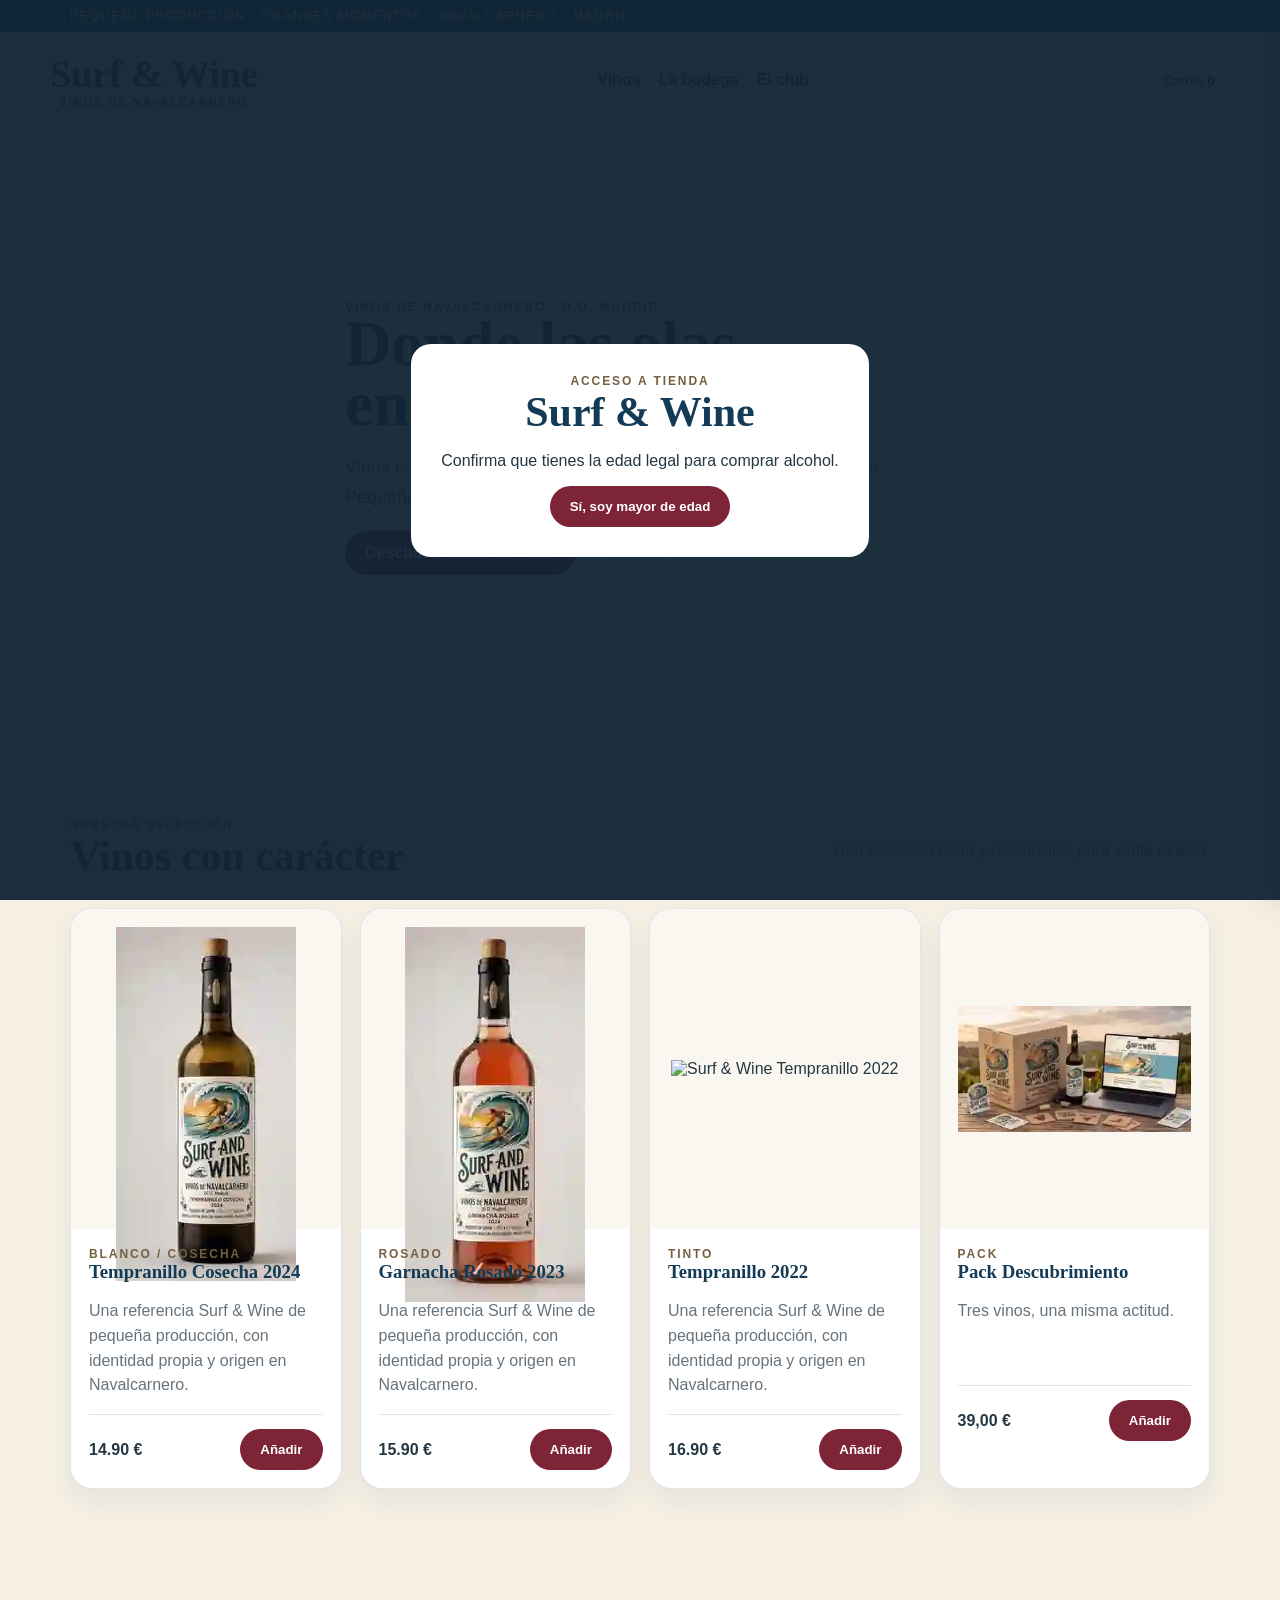
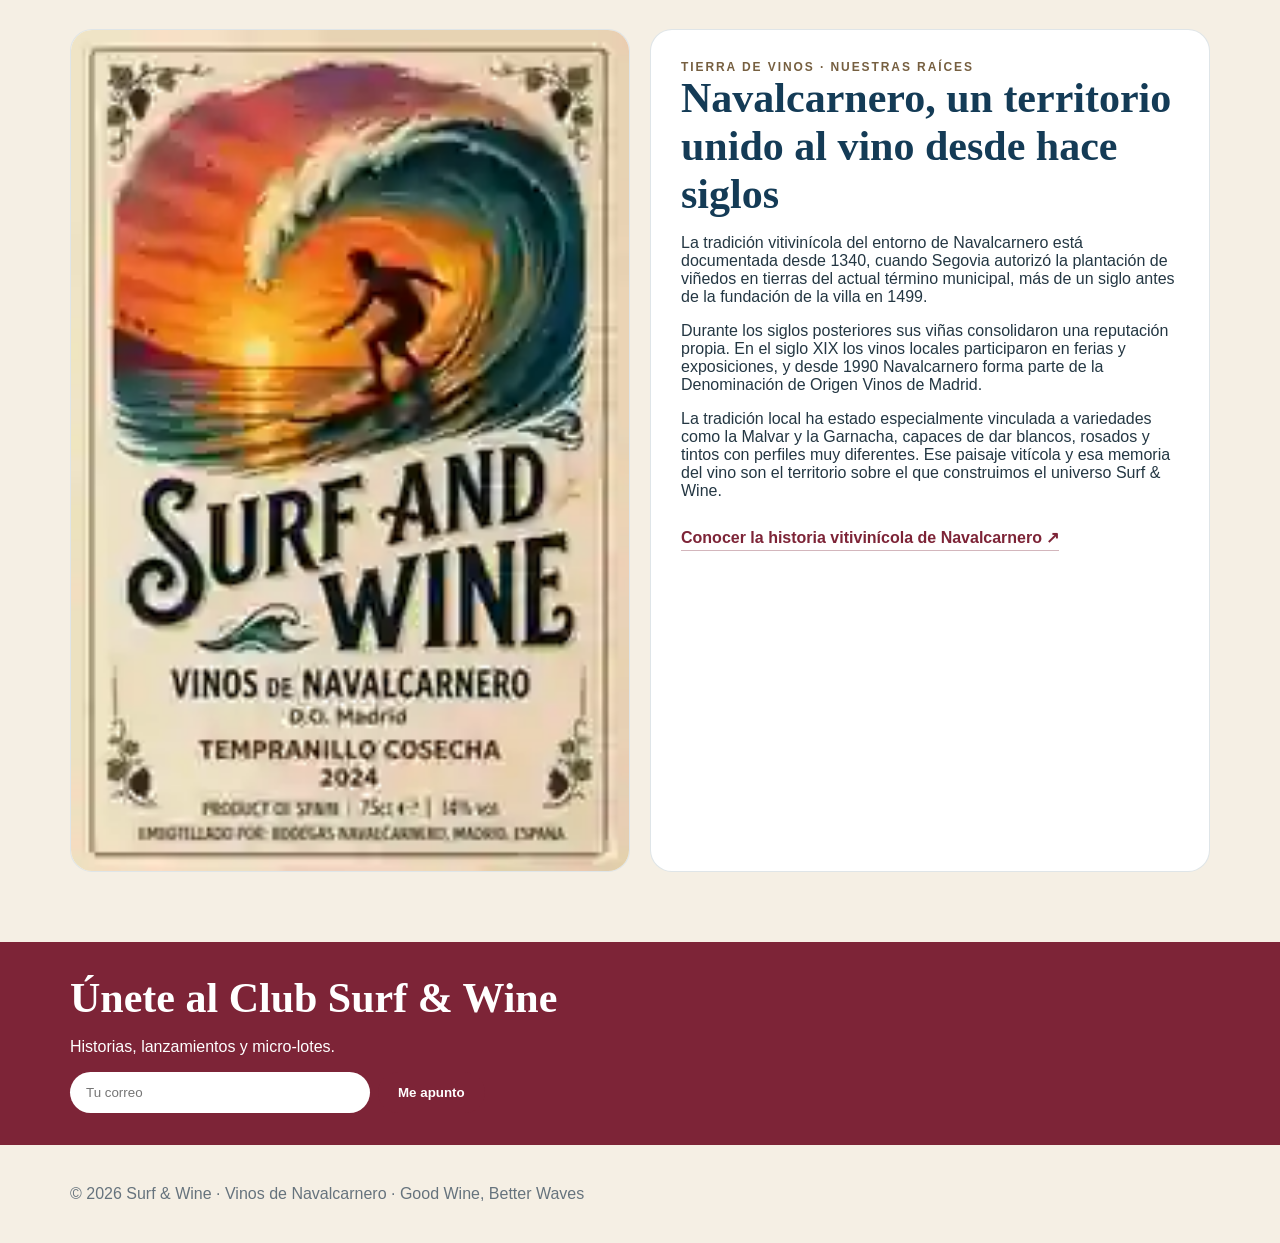
==== commit dc081b6e: "Fix image loading by embedding assets via images.js" ====
--- a/index.html
+++ b/index.html
@@ -1 +1 @@
-<!doctype html><html lang="es"><head><meta charset="utf-8"><meta name="viewport" content="width=device-width,initial-scale=1"><title>Surf & Wine</title><link rel="stylesheet" href="styles.css"></head><body><div class="age" id="age"><div class="agebox"><div class="eyebrow">Acceso a tienda</div><h2>Surf & Wine</h2><p>Confirma que tienes la edad legal para comprar alcohol.</p><button class="btn" onclick="enter()">Sí, soy mayor de edad</button></div></div><div class="top"><div class="wrap">Pequeña producción · Grandes momentos · Navalcarnero · Madrid</div></div><header><div class="wrap nav"><a class="logo" href="index.html">Surf & Wine<small>Vinos de Navalcarnero</small></a><nav class="links"><a href="index.html#vinos">Vinos</a><a href="index.html#bodega">La bodega</a><a href="index.html#club">El club</a></nav><button class="cart" onclick="openCart()">Carrito <b id="cartCount">0</b></button></div></header><main><section class="hero"><div class="wrap"><div class="copy"><div class="eyebrow">Vinos de Navalcarnero · D.O. Madrid</div><h1>Donde las olas<br>encuentran la viña</h1><p class="lead">Vinos con alma mediterránea, nacidos entre viñedos y atardeceres. Pequeña producción, grandes momentos.</p><a class="btn" href="#vinos">Descubre nuestros vinos</a> <a class="btn alt" href="#bodega">Nuestra historia</a></div></div></section><section id="vinos"><div class="wrap"><div class="head"><div><div class="eyebrow">Nuestra selección</div><h2>Vinos con carácter</h2></div><p>Una colección corta y reconocible para venta directa.</p></div><div class="grid"><article class="card"><a class="media" href="product-tempranillo-cosecha-2024.html"><img src="assets/cosecha.svg" alt="Surf & Wine Tempranillo Cosecha 2024"></a><div class="body"><div class="eyebrow">Blanco / cosecha</div><h3>Tempranillo Cosecha 2024</h3><p>Una referencia Surf & Wine de pequeña producción, con identidad propia y origen en Navalcarnero.</p><div class="price"><span>14.90 €</span><button class="btn" onclick="add('Tempranillo Cosecha 2024',14.9)">Añadir</button></div></div></article><article class="card"><a class="media" href="product-garnacha-rosado-2023.html"><img src="assets/rosado.svg" alt="Surf & Wine Garnacha Rosado 2023"></a><div class="body"><div class="eyebrow">Rosado</div><h3>Garnacha Rosado 2023</h3><p>Una referencia Surf & Wine de pequeña producción, con identidad propia y origen en Navalcarnero.</p><div class="price"><span>15.90 €</span><button class="btn" onclick="add('Garnacha Rosado 2023',15.9)">Añadir</button></div></div></article><article class="card"><a class="media" href="product-tempranillo-2022.html"><img src="assets/tinto.svg" alt="Surf & Wine Tempranillo 2022"></a><div class="body"><div class="eyebrow">Tinto</div><h3>Tempranillo 2022</h3><p>Una referencia Surf & Wine de pequeña producción, con identidad propia y origen en Navalcarnero.</p><div class="price"><span>16.90 €</span><button class="btn" onclick="add('Tempranillo 2022',16.9)">Añadir</button></div></div></article><article class="card"><div class="media"><img src="assets/hero.svg" alt="Pack Surf & Wine"></div><div class="body"><div class="eyebrow">Pack</div><h3>Pack Descubrimiento</h3><p>Tres vinos, una misma actitud.</p><div class="price"><span>39,00 €</span><button class="btn" onclick="add('Pack Descubrimiento',39)">Añadir</button></div></div></article></div></div></section><section id="bodega"><div class="wrap split"><div class="panel"><img src="assets/tinto.svg" alt="Surf & Wine · Vinos de Navalcarnero"></div><div class="panel"><div class="text"><div class="eyebrow">Tierra de vinos · Nuestras raíces</div><h2>Navalcarnero, un territorio unido al vino desde hace siglos</h2><p>La tradición vitivinícola del entorno de Navalcarnero está documentada desde 1340, cuando Segovia autorizó la plantación de viñedos en tierras del actual término municipal, más de un siglo antes de la fundación de la villa en 1499.</p><p>Durante los siglos posteriores sus viñas consolidaron una reputación propia. En el siglo XIX los vinos locales participaron en ferias y exposiciones, y desde 1990 Navalcarnero forma parte de la Denominación de Origen Vinos de Madrid.</p><p>La tradición local ha estado especialmente vinculada a variedades como la Malvar y la Garnacha, capaces de dar blancos, rosados y tintos con perfiles muy diferentes. Ese paisaje vitícola y esa memoria del vino son el territorio sobre el que construimos el universo Surf & Wine.</p><a class="source-link" href="https://navalcarnero.es/navalcarnero/turismo/gastronomia/tierra-de-vinos/" target="_blank" rel="noopener">Conocer la historia vitivinícola de Navalcarnero ↗</a></div></div></div></section></main><div class="band" id="club"><div class="wrap"><h2>Únete al Club Surf & Wine</h2><p>Historias, lanzamientos y micro-lotes.</p><form class="newsletter" onsubmit="event.preventDefault();alert('Gracias por apuntarte')"><input type="email" placeholder="Tu correo" required><button class="btn">Me apunto</button></form></div></div><footer><div class="wrap">© 2026 Surf & Wine · Vinos de Navalcarnero · Good Wine, Better Waves</div></footer><aside class="drawer" id="drawer"><button class="close" onclick="closeCart()">×</button><h2>Tu carrito</h2><div id="cartItems"></div><h3>Total: <span id="cartTotal">0,00 €</span></h3><button class="btn" onclick="alert('Checkout demo')">Finalizar compra</button></aside><script src="app.js"></script></body></html>+<!doctype html><html lang="es"><head><meta charset="utf-8"><meta name="viewport" content="width=device-width,initial-scale=1"><title>Surf & Wine</title><link rel="stylesheet" href="styles.css"></head><body><div class="age" id="age"><div class="agebox"><div class="eyebrow">Acceso a tienda</div><h2>Surf & Wine</h2><p>Confirma que tienes la edad legal para comprar alcohol.</p><button class="btn" onclick="enter()">Sí, soy mayor de edad</button></div></div><div class="top"><div class="wrap">Pequeña producción · Grandes momentos · Navalcarnero · Madrid</div></div><header><div class="wrap nav"><a class="logo" href="index.html">Surf & Wine<small>Vinos de Navalcarnero</small></a><nav class="links"><a href="#vinos">Vinos</a><a href="#bodega">La bodega</a><a href="#club">El club</a></nav><button class="cart" onclick="openCart()">Carrito <b id="cartCount">0</b></button></div></header><main><section class="hero" data-sw-bg="hero"><div class="wrap"><div class="copy"><div class="eyebrow">Vinos de Navalcarnero · D.O. Madrid</div><h1>Donde las olas<br>encuentran la viña</h1><p class="lead">Vinos con alma mediterránea, nacidos entre viñedos y atardeceres. Pequeña producción, grandes momentos.</p><a class="btn" href="#vinos">Descubre nuestros vinos</a> <a class="btn alt" href="#bodega">Nuestra historia</a></div></div></section><section id="vinos"><div class="wrap"><div class="head"><div><div class="eyebrow">Nuestra selección</div><h2>Vinos con carácter</h2></div><p>Una colección corta y reconocible para venta directa.</p></div><div class="grid"><article class="card"><a class="media" href="product-tempranillo-cosecha-2024.html"><img data-sw-img="cosecha" alt="Surf & Wine Tempranillo Cosecha 2024"></a><div class="body"><div class="eyebrow">Blanco / cosecha</div><h3>Tempranillo Cosecha 2024</h3><p>Una referencia Surf & Wine de pequeña producción, con identidad propia y origen en Navalcarnero.</p><div class="price"><span>14.90 €</span><button class="btn" onclick="add('Tempranillo Cosecha 2024',14.9)">Añadir</button></div></div></article><article class="card"><a class="media" href="product-garnacha-rosado-2023.html"><img data-sw-img="rosado" alt="Surf & Wine Garnacha Rosado 2023"></a><div class="body"><div class="eyebrow">Rosado</div><h3>Garnacha Rosado 2023</h3><p>Una referencia Surf & Wine de pequeña producción, con identidad propia y origen en Navalcarnero.</p><div class="price"><span>15.90 €</span><button class="btn" onclick="add('Garnacha Rosado 2023',15.9)">Añadir</button></div></div></article><article class="card"><a class="media" href="product-tempranillo-2022.html"><img data-sw-img="tinto" alt="Surf & Wine Tempranillo 2022"></a><div class="body"><div class="eyebrow">Tinto</div><h3>Tempranillo 2022</h3><p>Una referencia Surf & Wine de pequeña producción, con identidad propia y origen en Navalcarnero.</p><div class="price"><span>16.90 €</span><button class="btn" onclick="add('Tempranillo 2022',16.9)">Añadir</button></div></div></article><article class="card"><div class="media"><img data-sw-img="pack" alt="Pack Surf & Wine"></div><div class="body"><div class="eyebrow">Pack</div><h3>Pack Descubrimiento</h3><p>Tres vinos, una misma actitud.</p><div class="price"><span>39,00 €</span><button class="btn" onclick="add('Pack Descubrimiento',39)">Añadir</button></div></div></article></div></div></section><section id="bodega"><div class="wrap split"><div class="panel"><img data-sw-img="poster" alt="Surf & Wine · Vinos de Navalcarnero"></div><div class="panel"><div class="text"><div class="eyebrow">Tierra de vinos · Nuestras raíces</div><h2>Navalcarnero, un territorio unido al vino desde hace siglos</h2><p>La tradición vitivinícola del entorno de Navalcarnero está documentada desde 1340, cuando Segovia autorizó la plantación de viñedos en tierras del actual término municipal, más de un siglo antes de la fundación de la villa en 1499.</p><p>Durante los siglos posteriores sus viñas consolidaron una reputación propia. En el siglo XIX los vinos locales participaron en ferias y exposiciones, y desde 1990 Navalcarnero forma parte de la Denominación de Origen Vinos de Madrid.</p><p>La tradición local ha estado especialmente vinculada a variedades como la Malvar y la Garnacha, capaces de dar blancos, rosados y tintos con perfiles muy diferentes. Ese paisaje vitícola y esa memoria del vino son el territorio sobre el que construimos el universo Surf & Wine.</p><a class="source-link" href="https://navalcarnero.es/navalcarnero/turismo/gastronomia/tierra-de-vinos/" target="_blank" rel="noopener">Conocer la historia vitivinícola de Navalcarnero ↗</a></div></div></div></section></main><div class="band" id="club"><div class="wrap"><h2>Únete al Club Surf & Wine</h2><p>Historias, lanzamientos y micro-lotes.</p><form class="newsletter" onsubmit="event.preventDefault();alert('Gracias por apuntarte')"><input type="email" placeholder="Tu correo" required><button class="btn">Me apunto</button></form></div></div><footer><div class="wrap">© 2026 Surf & Wine · Vinos de Navalcarnero · Good Wine, Better Waves</div></footer><aside class="drawer" id="drawer"><button class="close" onclick="closeCart()">×</button><h2>Tu carrito</h2><div id="cartItems"></div><h3>Total: <span id="cartTotal">0,00 €</span></h3><button class="btn" onclick="alert('Checkout demo')">Finalizar compra</button></aside><script src="images.js"></script><script src="app.js"></script></body></html>
